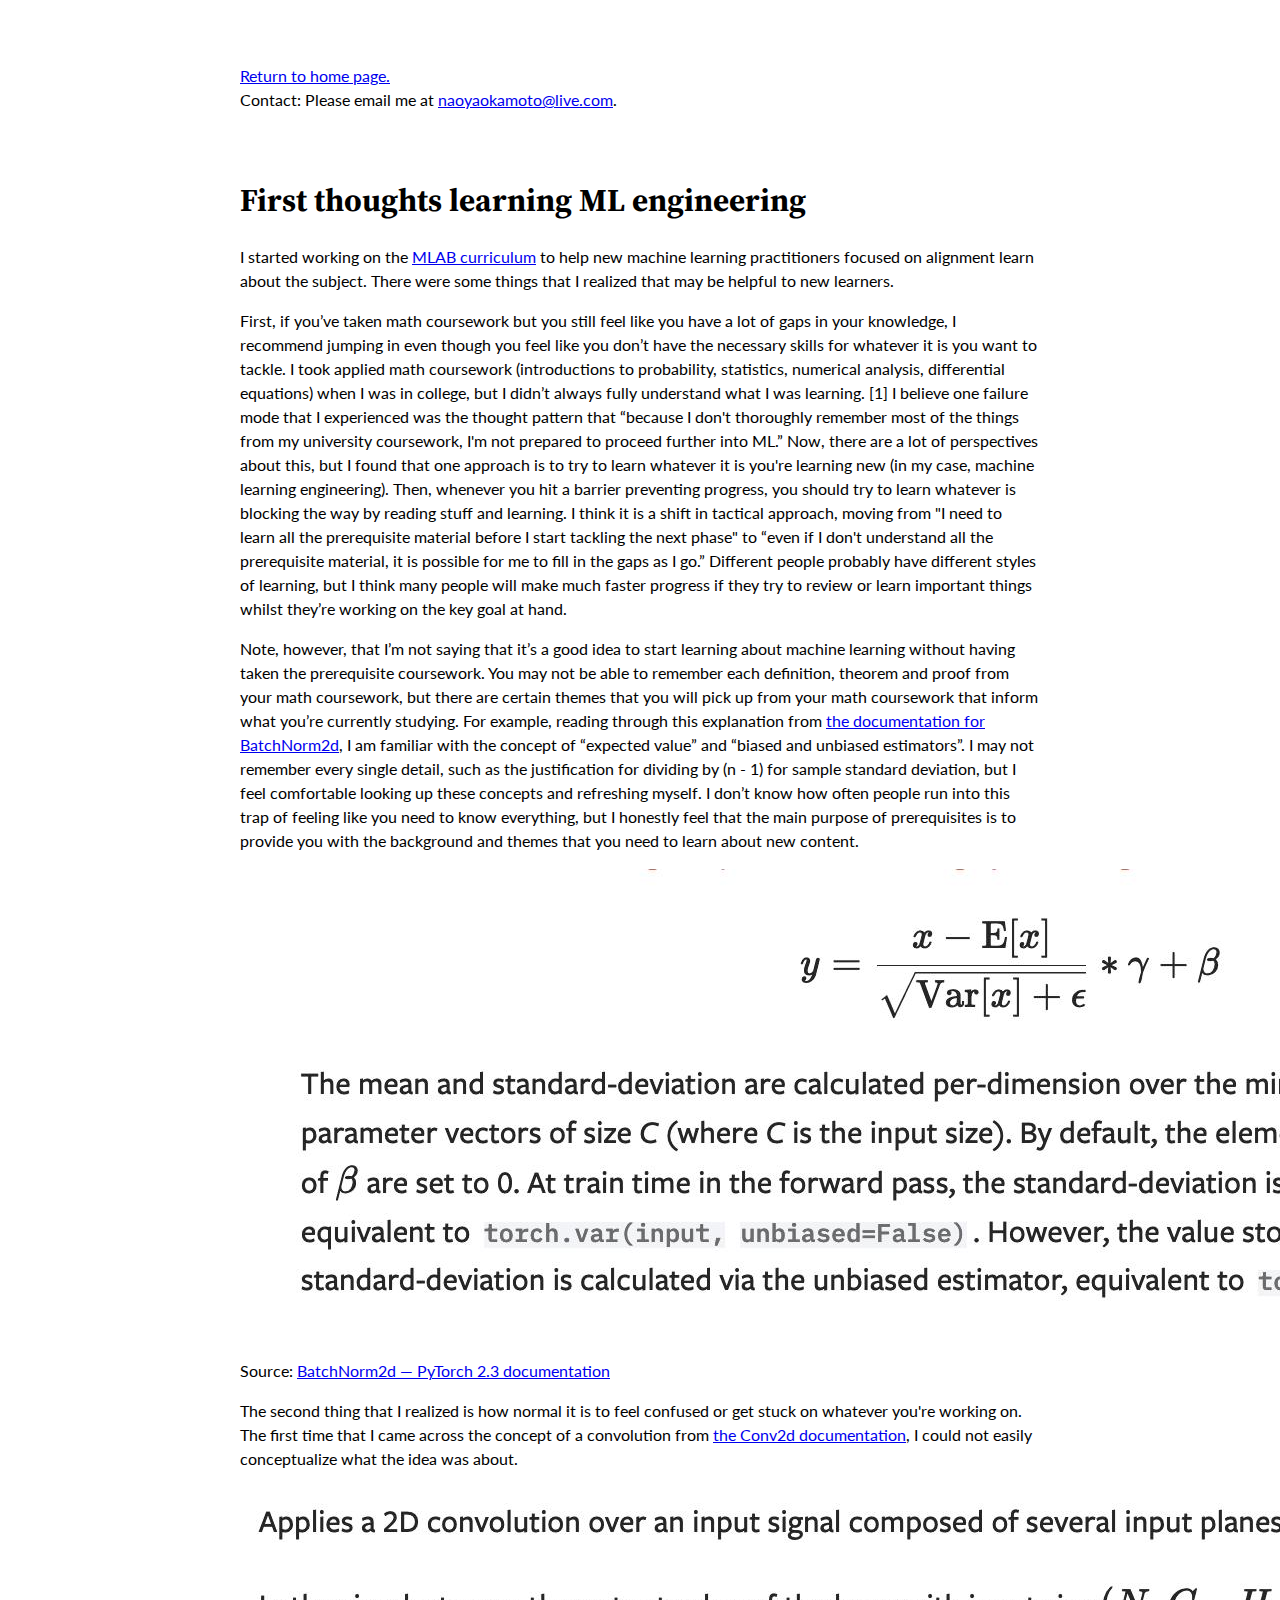
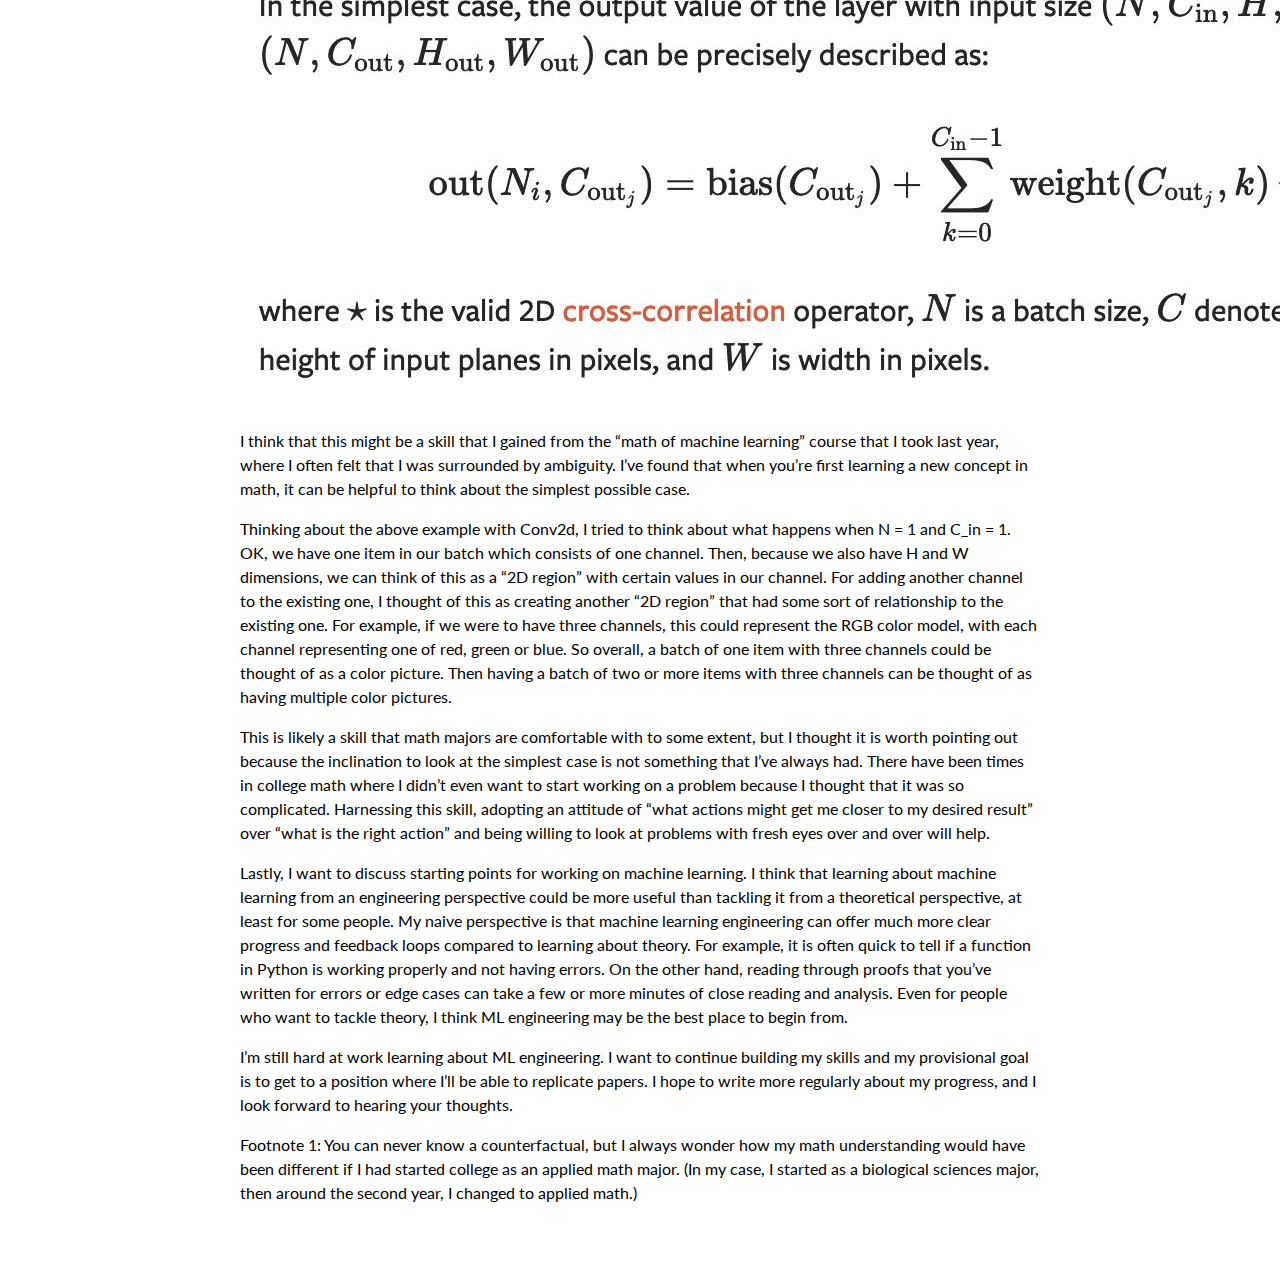
==== First_thoughts_learning_ML_engineering.html @ 457b024b "Add files via upload" ====
<!DOCTYPE html>

<html>

<link rel="stylesheet" href="styles.css">

<head>
  <title>First thoughts learning ML engineering</title>
  <link rel="preconnect" href="https://fonts.googleapis.com">
  <link rel="preconnect" href="https://fonts.gstatic.com" crossorigin>
  <link
    href="https://fonts.googleapis.com/css2?family=Lato:ital,wght@0,400;0,700;1,400;1,700&family=Source+Serif+Pro:ital,wght@0,400;0,700;1,400;1,700&display=swap"
    rel="stylesheet">
</head>

<div id="nav">
  <a href="/">Return to home page.</a>
</div>

<div id="contact">
  Contact: Please email me at <a href="mailto:naoyaokamoto@live.com">naoyaokamoto@live.com</a>.
</div>

<div id="header">
  <h1>First thoughts learning ML engineering</h1>
</div>

<div id="content">
  <p>
    I started working on the <a href="https://www.redwoodresearch.org/mlab">MLAB curriculum</a> to help new machine
    learning practitioners focused on alignment learn about the subject. There were some things that I realized that may
    be helpful to new learners.
  </p>

  <p>
    First, if you’ve taken math coursework but you still feel like you have a lot of gaps in your knowledge, I recommend
    jumping in even though you feel like you don’t have the necessary skills for whatever it is you want to tackle. I
    took applied math coursework (introductions to probability, statistics, numerical analysis, differential equations)
    when I was in college, but I didn’t always fully understand what I was learning. [1] I believe one failure mode that
    I experienced was the thought pattern that “because I don't thoroughly remember most of the things from my
    university coursework, I'm not prepared to proceed further into ML.” Now, there are a lot of perspectives about
    this, but I found that one approach is to try to learn whatever it is you're learning new (in my case, machine
    learning engineering). Then, whenever you hit a barrier preventing progress, you should try to learn whatever is
    blocking the way by reading stuff and learning. I think it is a shift in tactical approach, moving from "I need to
    learn all the prerequisite material before I start tackling the next phase" to “even if I don't understand all the
    prerequisite material, it is possible for me to fill in the gaps as I go.” Different people probably have different
    styles of learning, but I think many people will make much faster progress if they try to review or learn important
    things whilst they’re working on the key goal at hand.
  </p>

  <p>
    Note, however, that I’m not saying that it’s a good idea to start learning about machine learning without having
    taken the prerequisite coursework. You may not be able to remember each definition, theorem and proof from your math
    coursework, but there are certain themes that you will pick up from your math coursework that inform what you’re
    currently studying. For example, reading through this explanation from <a
      href="https://pytorch.org/docs/stable/generated/torch.nn.BatchNorm2d.html">the documentation for BatchNorm2d</a>,
    I am familiar with the concept of “expected value” and “biased and unbiased estimators”. I may not remember every
    single detail, such as the justification for dividing by (n - 1) for sample standard deviation, but I feel
    comfortable looking up these concepts and refreshing myself. I don’t know how often people run into this trap of
    feeling like you need to know everything, but I honestly feel that the main purpose of prerequisites is to provide
    you with the background and themes that you need to learn about new content.

  </p>

  <img src="/img/batch_normalization.jpg" alt="Description of batch normalization from PyTorch docs">

  <p>Source: <a href="https://pytorch.org/docs/stable/generated/torch.nn.BatchNorm2d.html">BatchNorm2d — PyTorch 2.3
      documentation</a></p>
  <p>
    The second thing that I realized is how normal it is to feel confused or get stuck on whatever you're working on.
    The first time that I came across the concept of a convolution from <a
      href="https://pytorch.org/docs/stable/generated/torch.nn.Conv2d.html">the Conv2d documentation</a>, I could not
    easily conceptualize what the idea was about.
  </p>

  <img src="/img/2d_convolution.jpg" alt="Description of 2d convolution from PyTorch docs">

  <p>
    I think that this might be a skill that I gained from the “math of machine learning” course that I took last year,
    where I often felt that I was surrounded by ambiguity. I’ve found that when you’re first learning a new concept in
    math, it can be helpful to think about the simplest possible case.
  </p>

  <p>
    Thinking about the above example with Conv2d, I tried to think about what happens when N = 1 and C_in = 1. OK, we
    have one item in our batch which consists of one channel. Then, because we also have H and W dimensions, we can
    think of this as a “2D region” with certain values in our channel. For adding another channel to the existing one, I
    thought of this as creating another “2D region” that had some sort of relationship to the existing one. For example,
    if we were to have three channels, this could represent the RGB color model, with each channel representing one of
    red, green or blue. So overall, a batch of one item with three channels could be thought of as a color picture. Then
    having a batch of two or more items with three channels can be thought of as having multiple color pictures.
  </p>

  <p>
    This is likely a skill that math majors are comfortable with to some extent, but I thought it is worth pointing out
    because the inclination to look at the simplest case is not something that I’ve always had. There have been times in
    college math where I didn’t even want to start working on a problem because I thought that it was so complicated.
    Harnessing this skill, adopting an attitude of “what actions might get me closer to my desired result” over “what is
    the right action” and being willing to look at problems with fresh eyes over and over will help.
  </p>

  <p>
    Lastly, I want to discuss starting points for working on machine learning. I think that learning about machine
    learning from an engineering perspective could be more useful than tackling it from a theoretical perspective, at
    least for some people. My naive perspective is that machine learning engineering can offer much more clear progress
    and feedback loops compared to learning about theory. For example, it is often quick to tell if a function in Python
    is working properly and not having errors. On the other hand, reading through proofs that you’ve written for errors
    or edge cases can take a few or more minutes of close reading and analysis. Even for people who want to tackle
    theory, I think ML engineering may be the best place to begin from.
  </p>

  <p>
    I’m still hard at work learning about ML engineering. I want to continue building my skills and my provisional goal
    is to get to a position where I’ll be able to replicate papers. I hope to write more regularly about my progress,
    and I look forward to hearing your thoughts.
  </p>

  <p>
    Footnote 1: You can never know a counterfactual, but I always wonder how my math understanding would have been
    different if I had started college as an applied math major. (In my case, I started as a biological sciences major,
    then around the second year, I changed to applied math.)
  </p>
</div>

</html>
---- styles.css ----
@media all {
  font-family: 'Lato', sans-serif;
  font-size: 12px;
}

h2 {
  font-family: 'Source Serif Pro', serif;
  margin-top: 1em;
  padding-top: 1em;
}

h1 {
  font-family: 'Source Serif Pro', serif;
  margin-top: 1em;
  padding-top: 1em;
}

body {
  margin: 0 auto;
  max-width: 50em;
  font-family: 'Lato', sans-serif;
  line-height: 1.5;
  padding: 4em 1em;
}
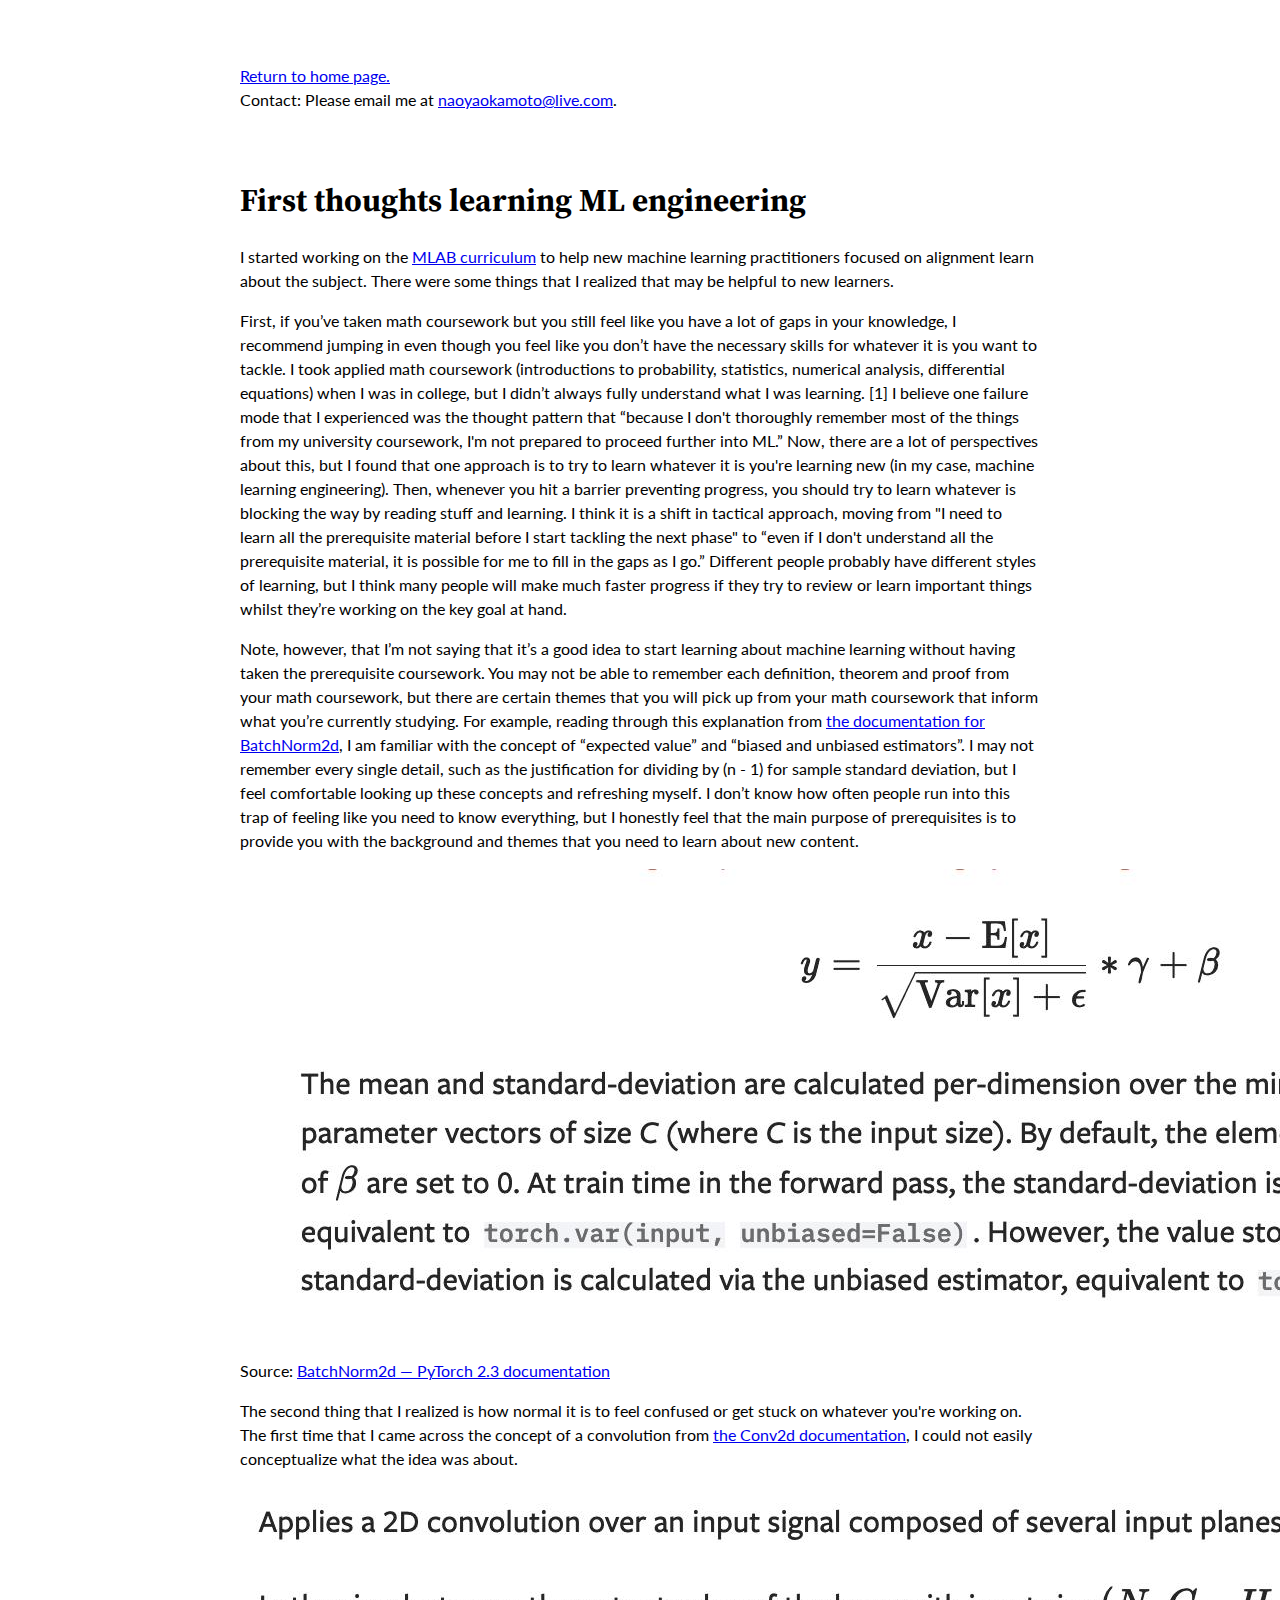
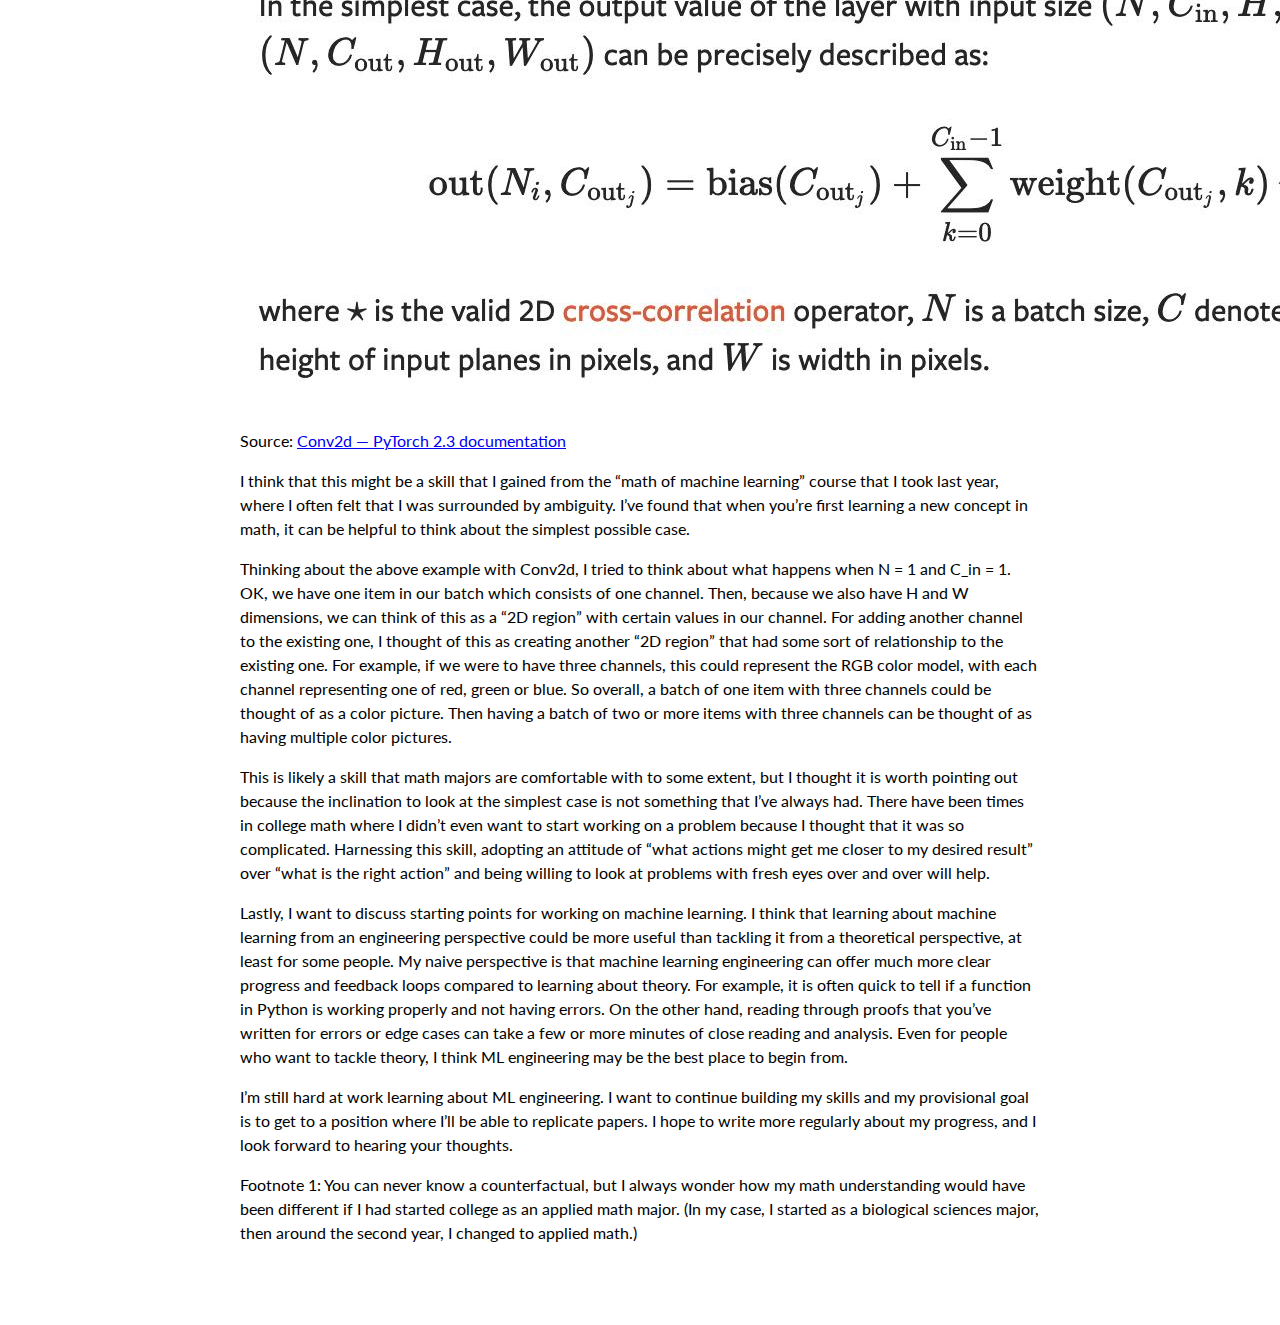
==== commit 49dc60c9: "add link for conv2d img source" ====
--- a/First_thoughts_learning_ML_engineering.html
+++ b/First_thoughts_learning_ML_engineering.html
@@ -75,6 +75,8 @@
 
   <img src="/img/2d_convolution.jpg" alt="Description of 2d convolution from PyTorch docs">
 
+  <p>Source: <a href="https://pytorch.org/docs/stable/generated/torch.nn.Conv2d.html">Conv2d — PyTorch 2.3 documentation</a></p>
+
   <p>
     I think that this might be a skill that I gained from the “math of machine learning” course that I took last year,
     where I often felt that I was surrounded by ambiguity. I’ve found that when you’re first learning a new concept in
@@ -122,4 +124,4 @@
   </p>
 </div>
 
-</html>+</html>
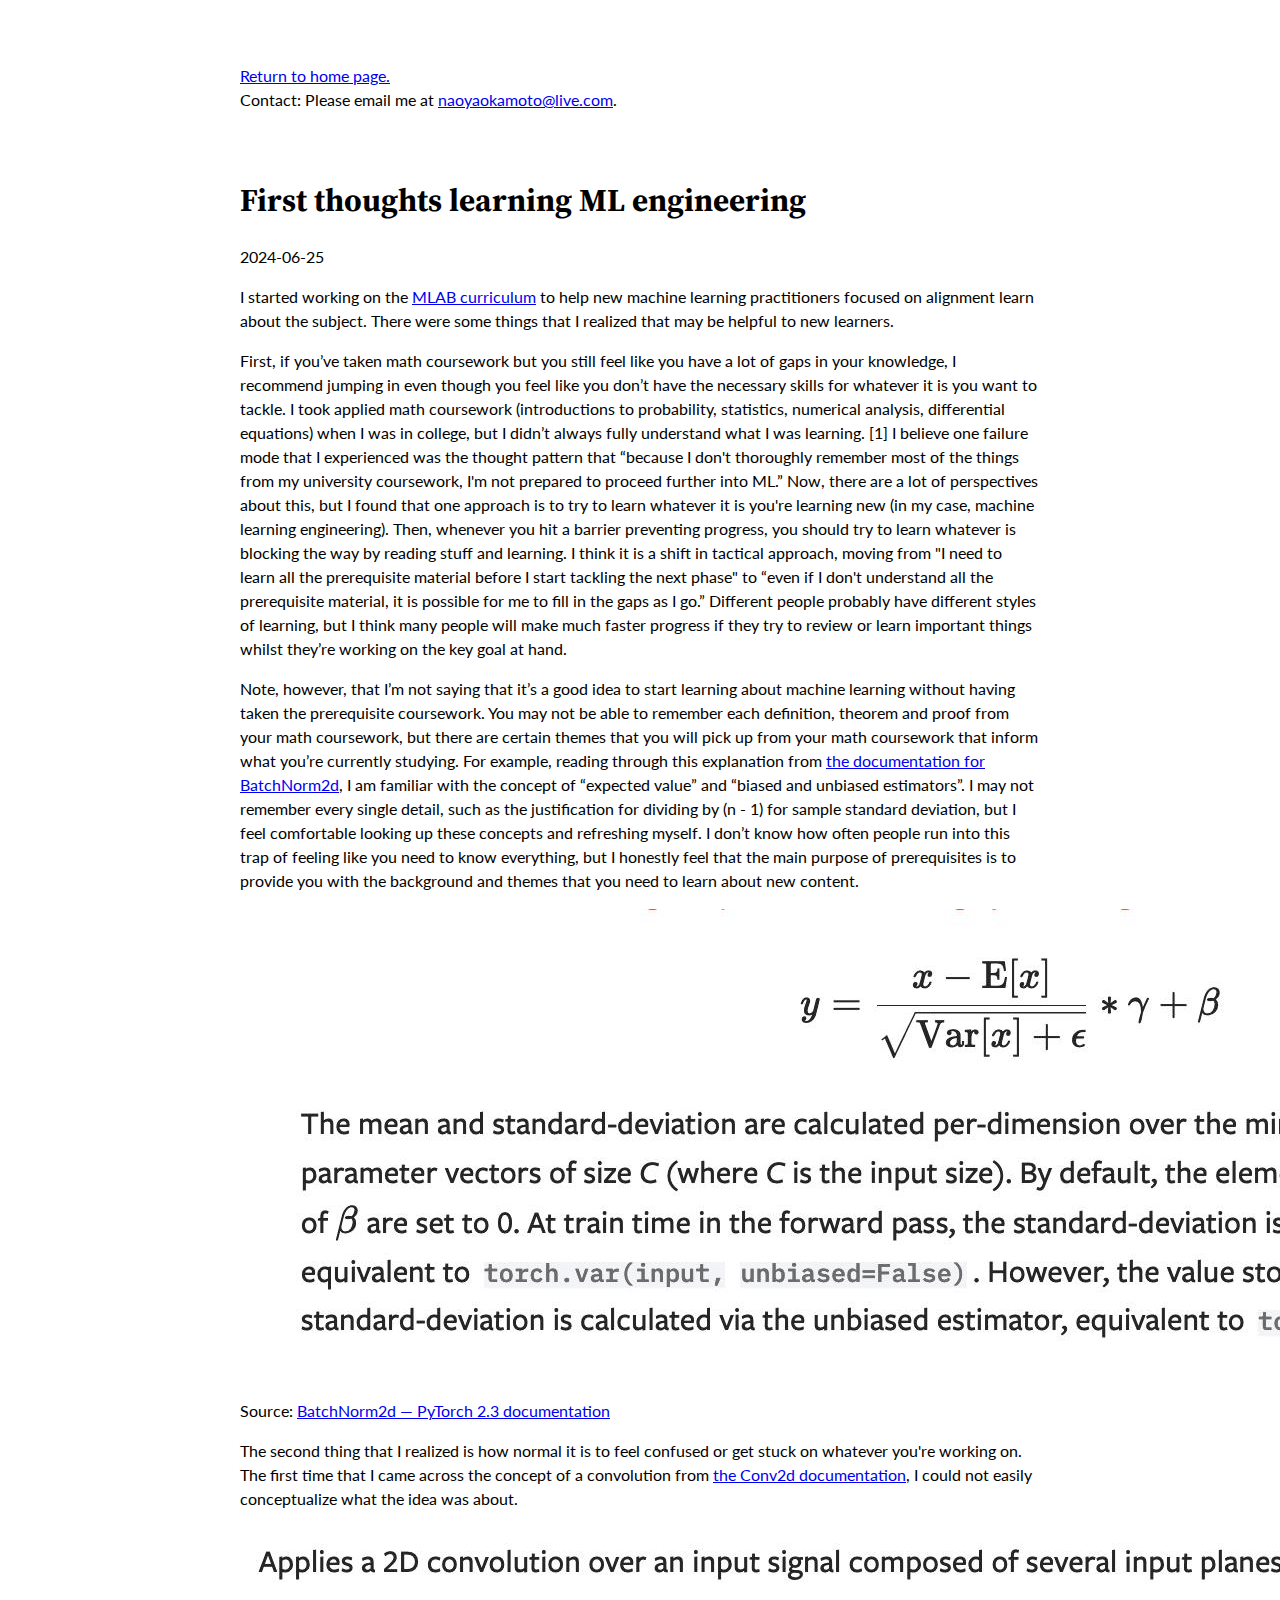
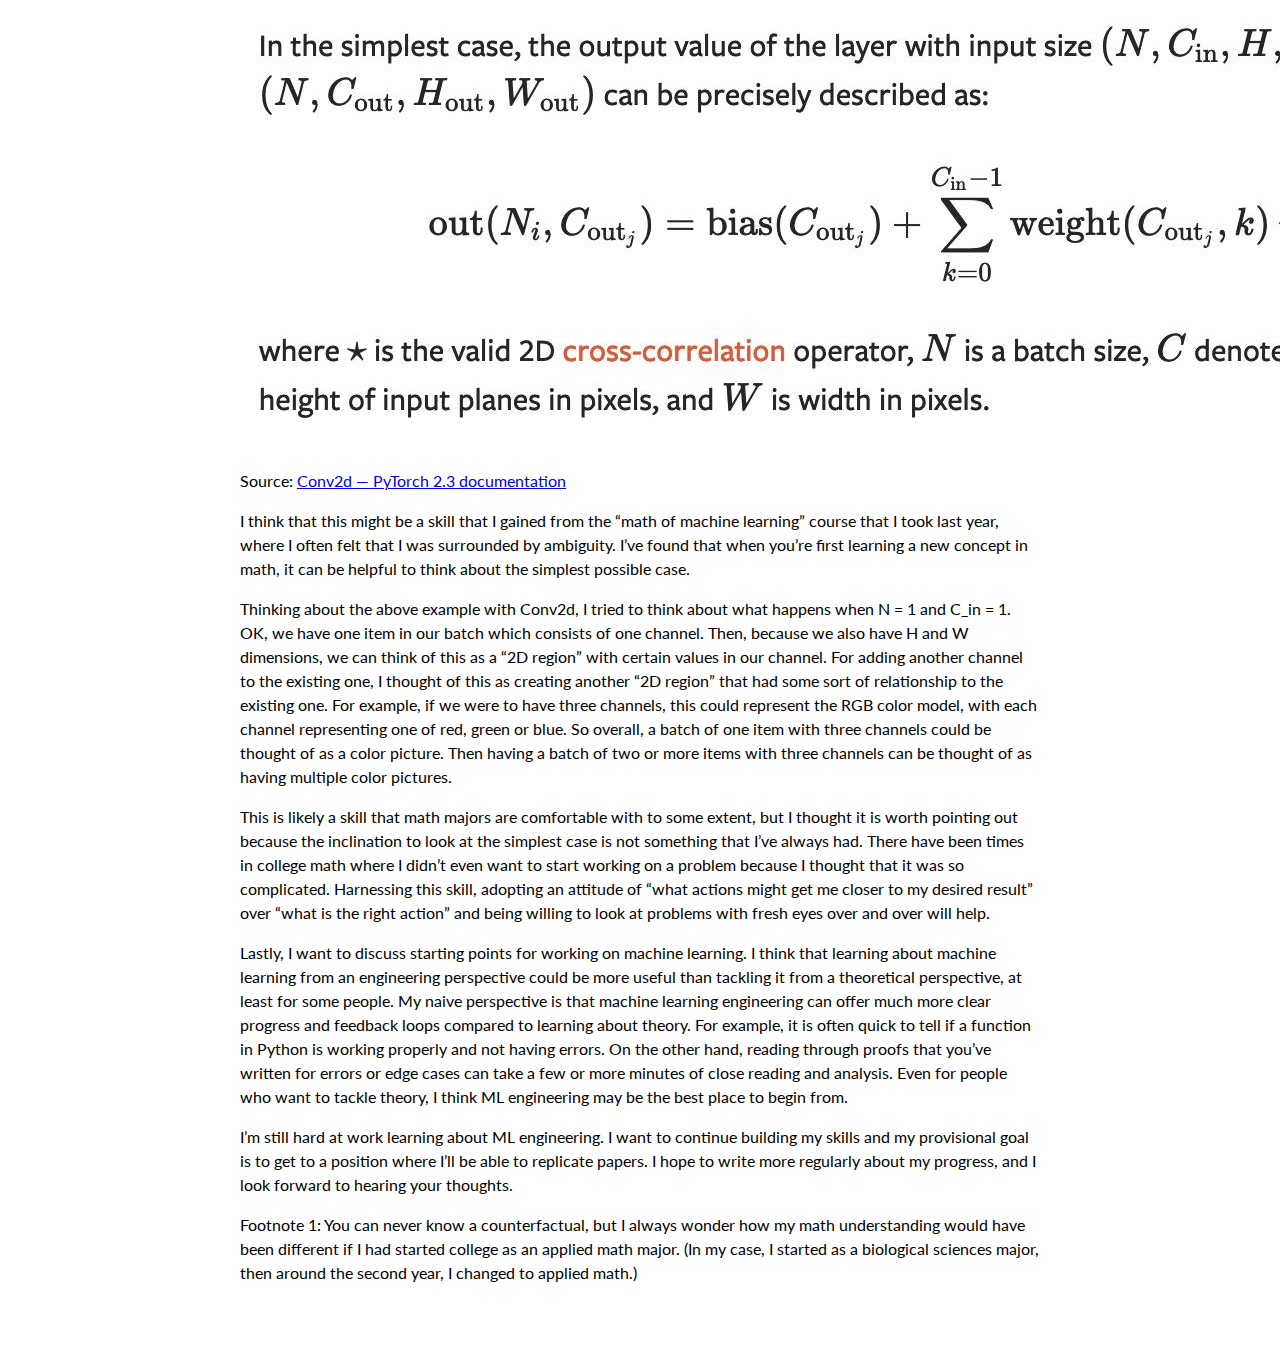
==== commit 41bcfcff: "add date to First_thoughts_learning_ML_engineering.html" ====
--- a/First_thoughts_learning_ML_engineering.html
+++ b/First_thoughts_learning_ML_engineering.html
@@ -26,6 +26,7 @@
 </div>
 
 <div id="content">
+  <p>2024-06-25</p>
   <p>
     I started working on the <a href="https://www.redwoodresearch.org/mlab">MLAB curriculum</a> to help new machine
     learning practitioners focused on alignment learn about the subject. There were some things that I realized that may
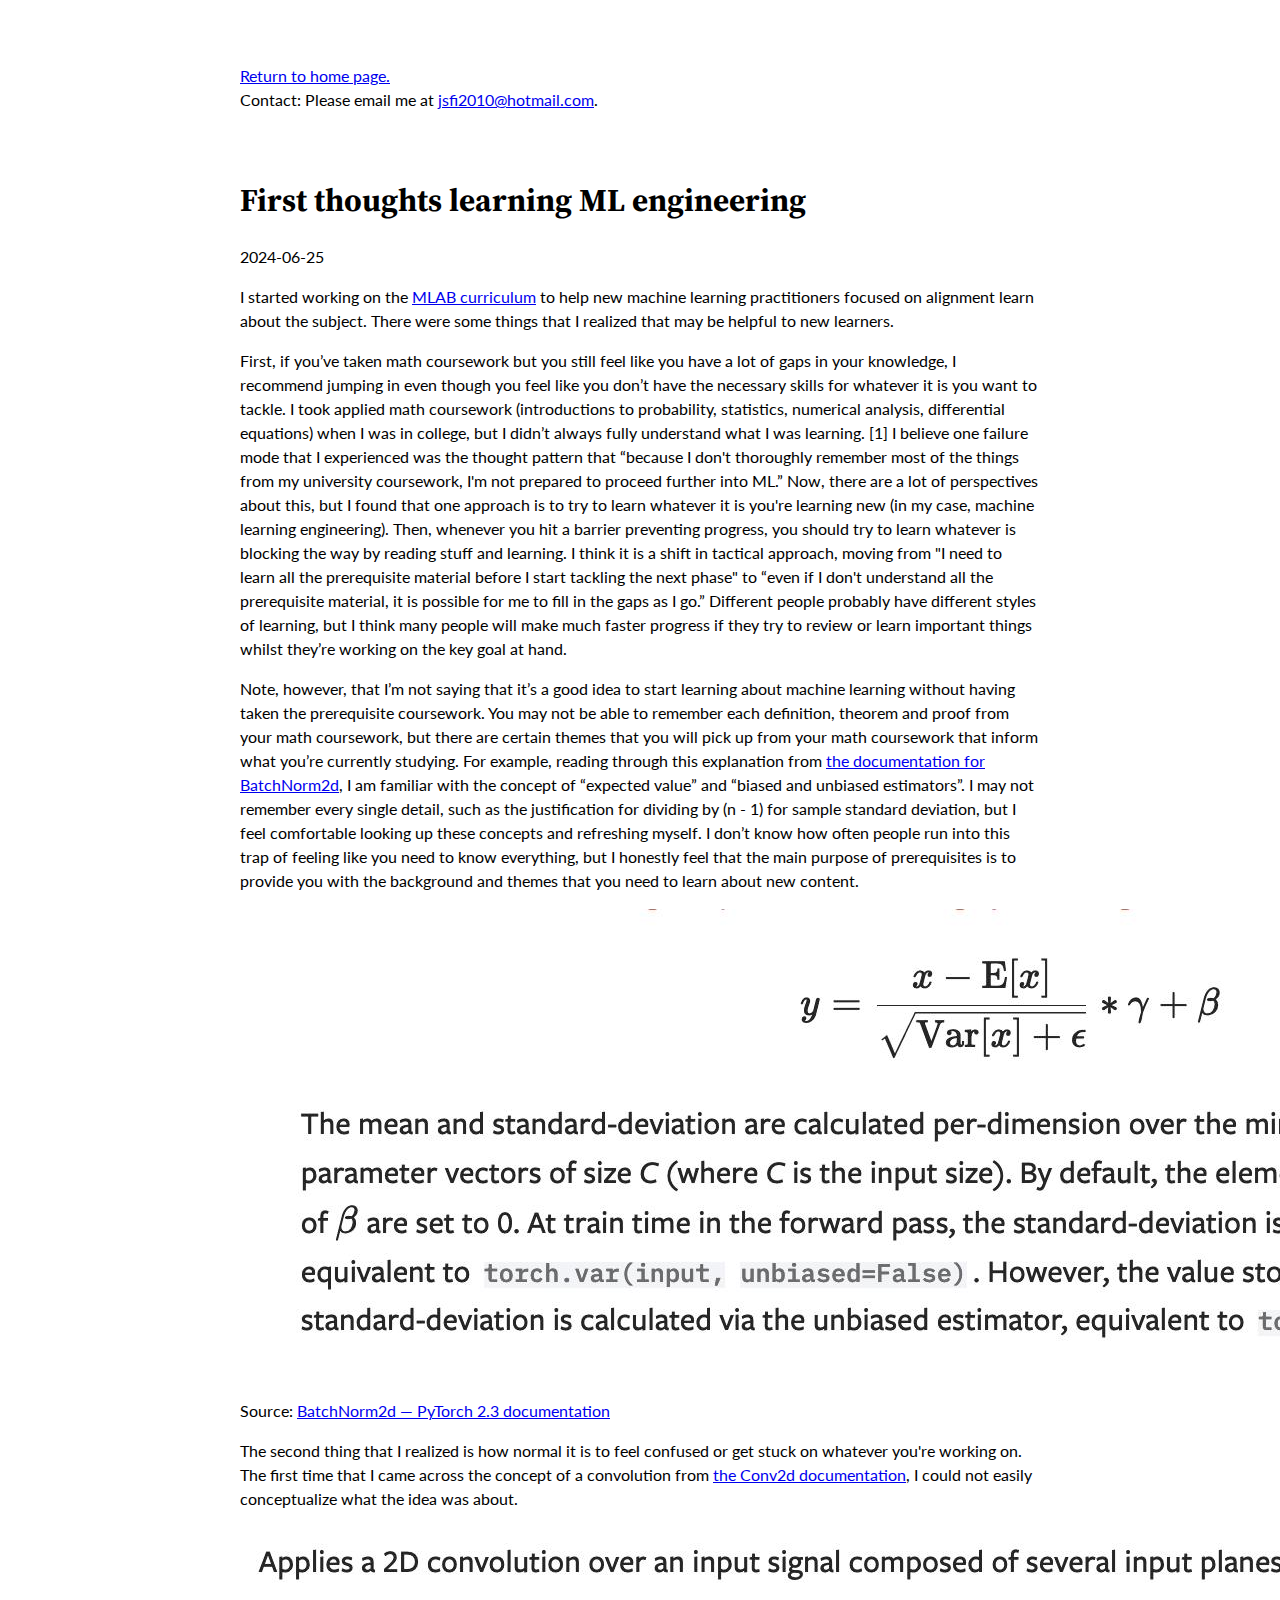
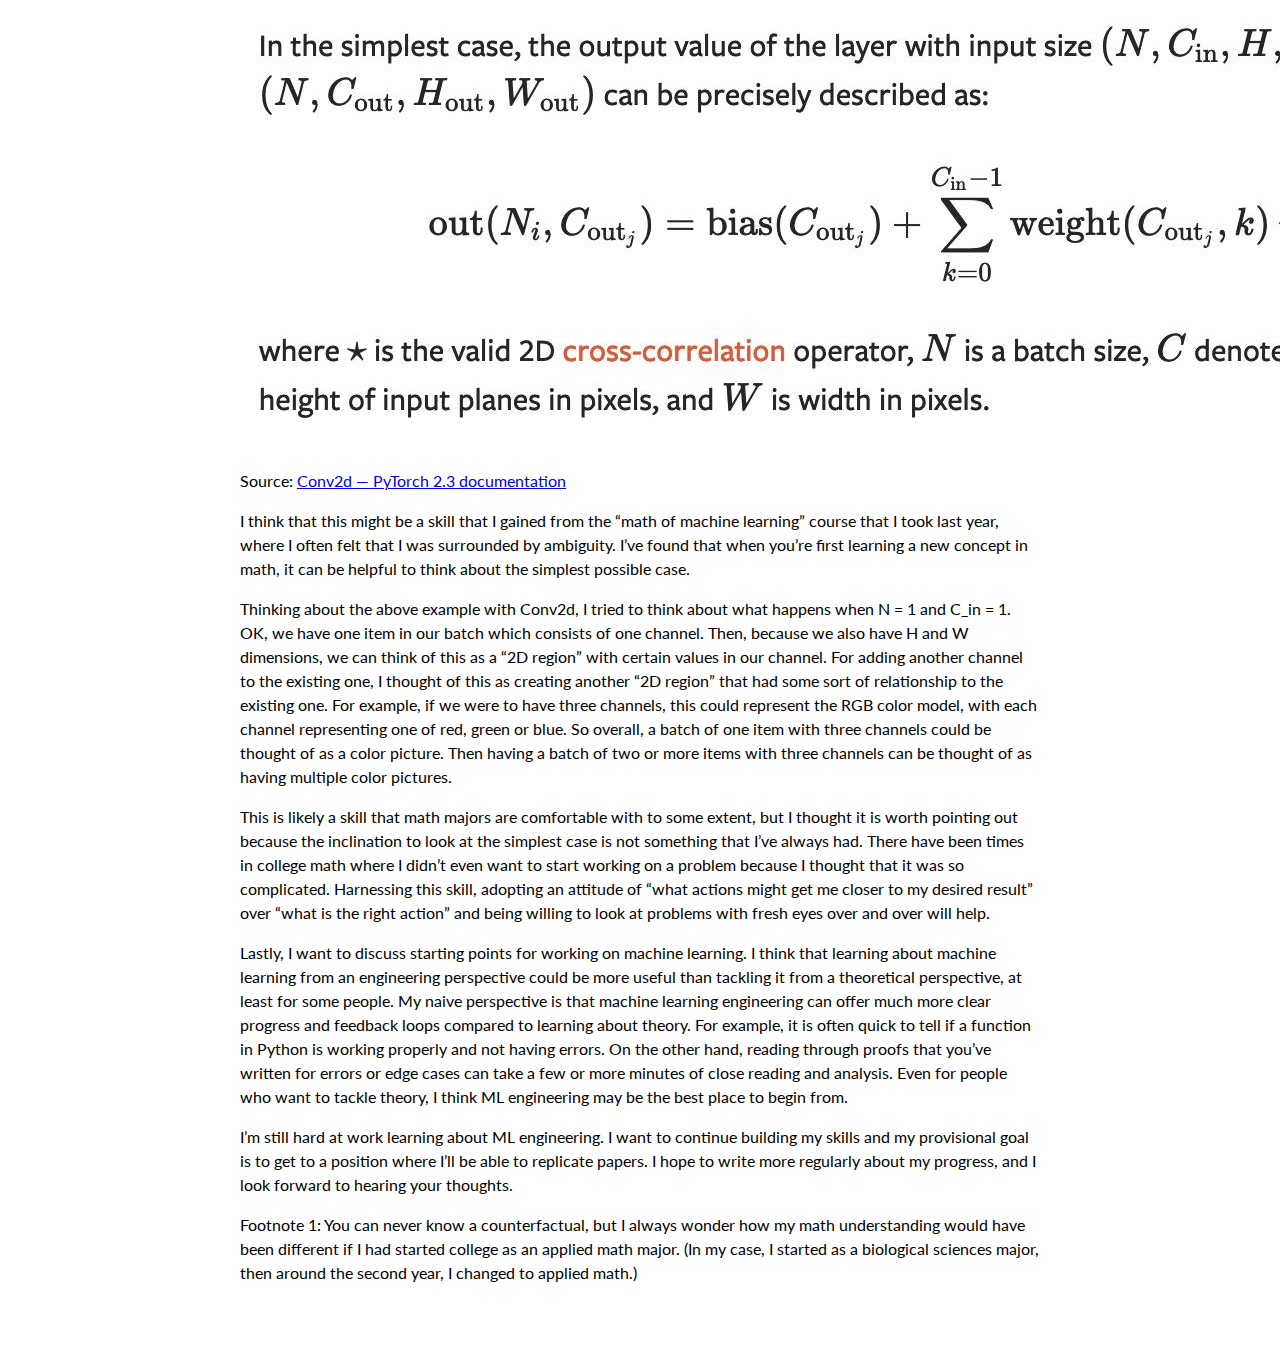
==== commit 5e3cc0c7: "Update email First_thoughts_learning_ML_engineering.html" ====
--- a/First_thoughts_learning_ML_engineering.html
+++ b/First_thoughts_learning_ML_engineering.html
@@ -18,7 +18,7 @@
 </div>
 
 <div id="contact">
-  Contact: Please email me at <a href="mailto:naoyaokamoto@live.com">naoyaokamoto@live.com</a>.
+  Contact: Please email me at <a href="mailto:jsfi2010@hotmail.com">jsfi2010@hotmail.com</a>.
 </div>
 
 <div id="header">
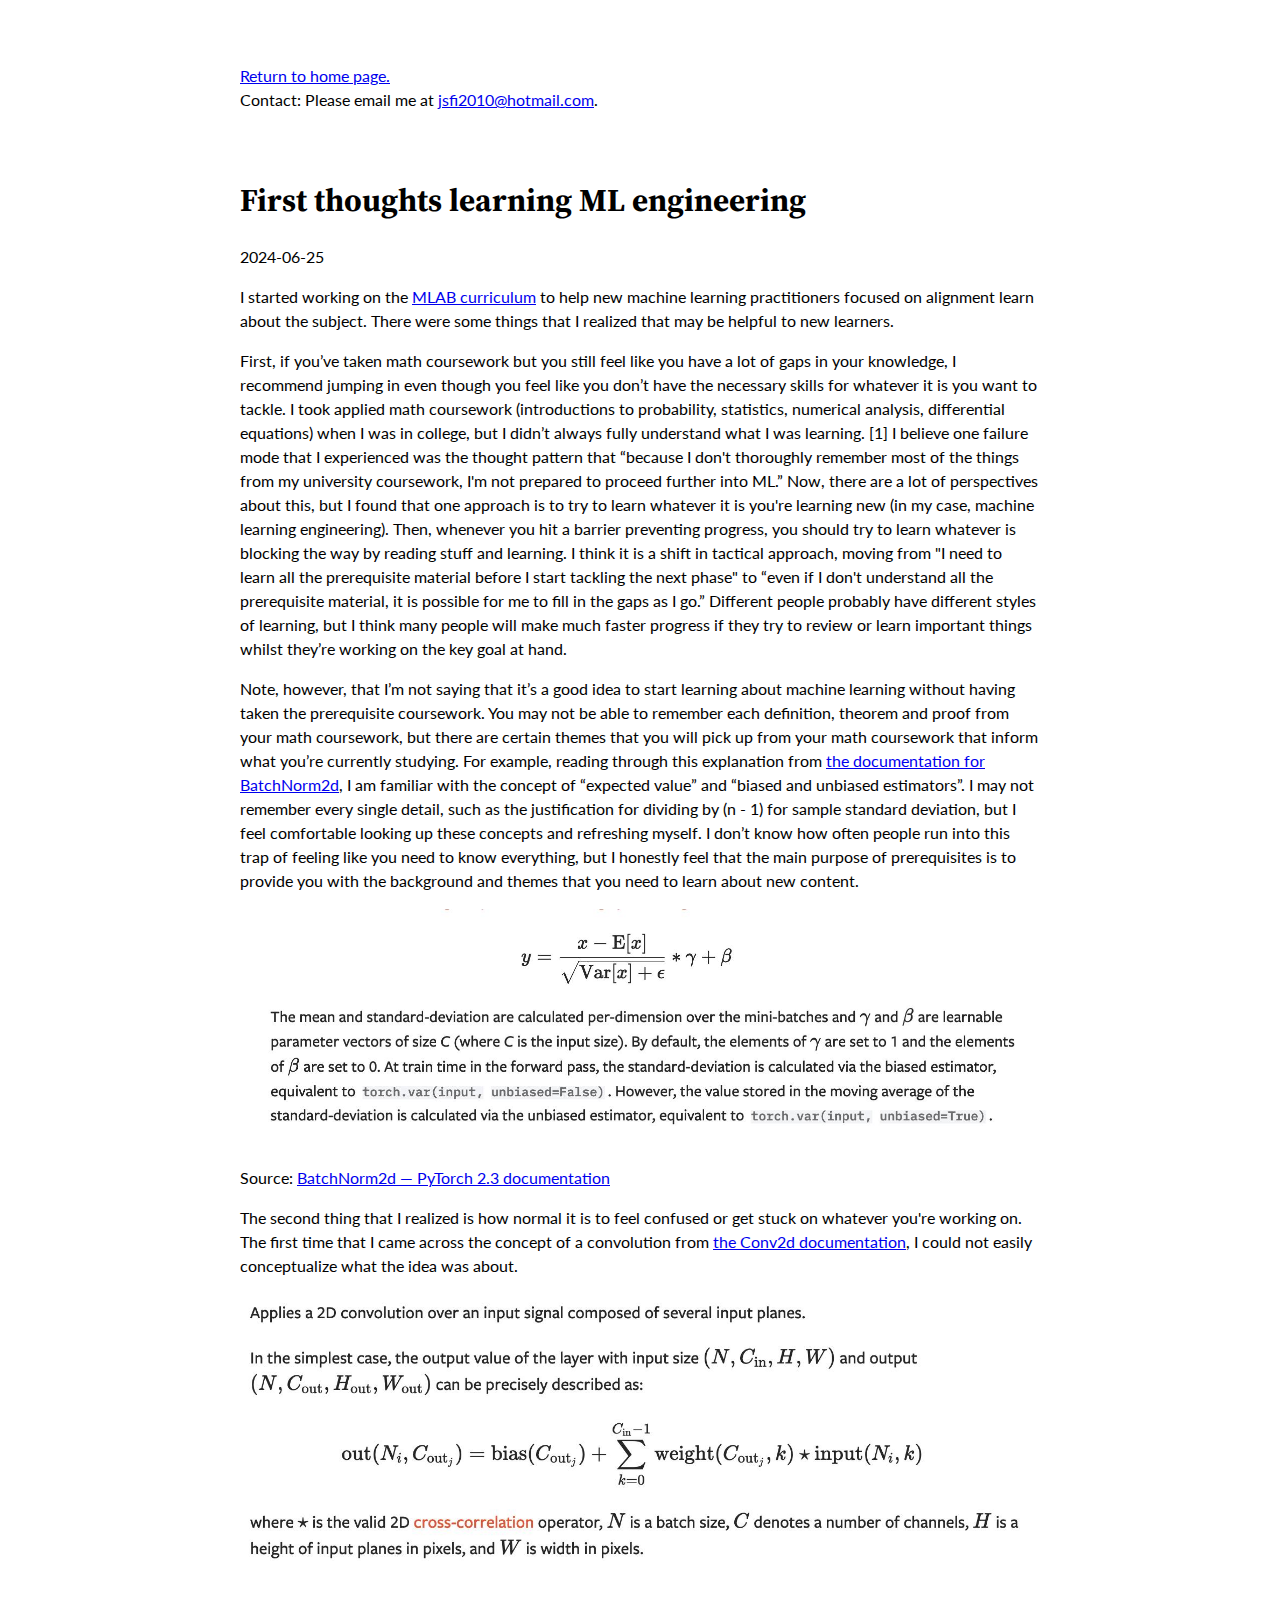
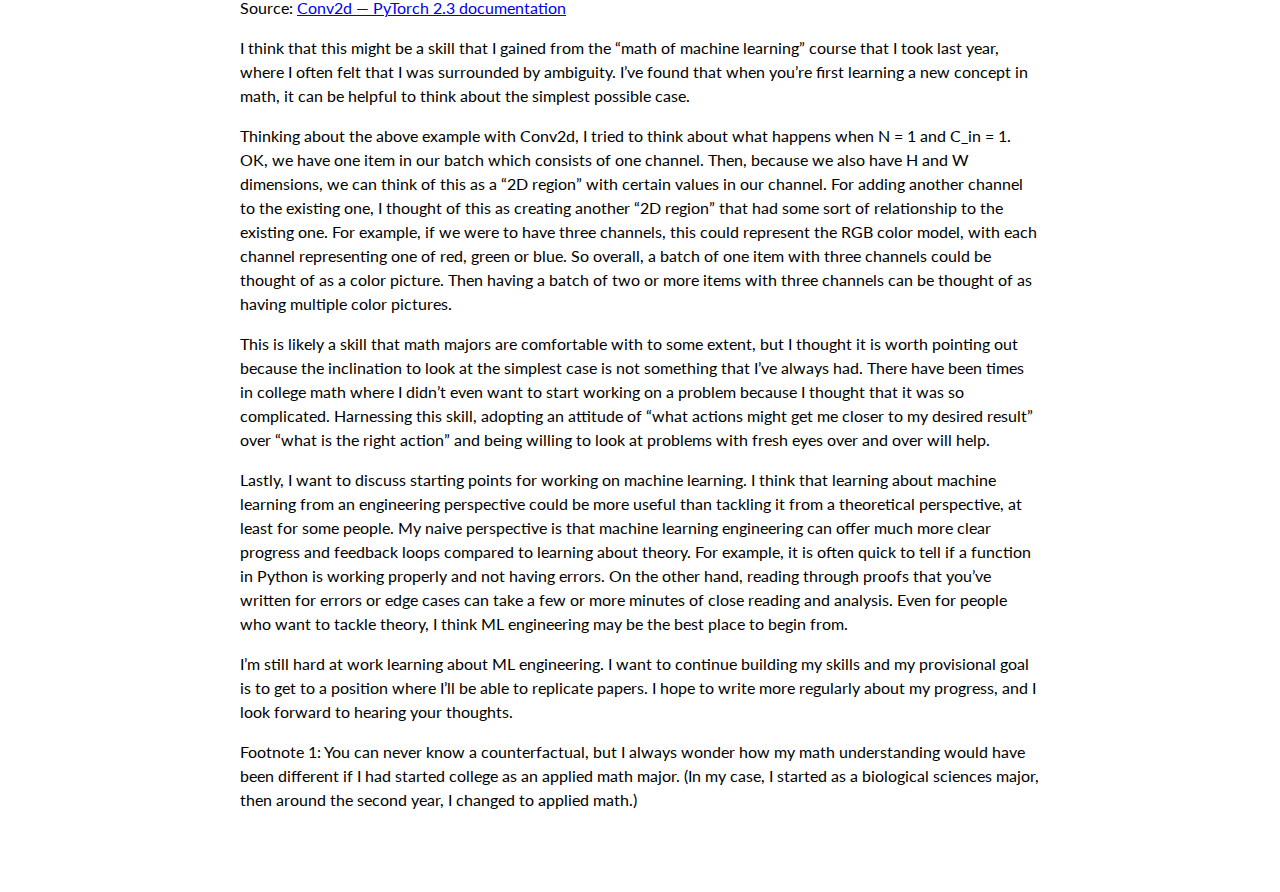
==== commit 18f520a2: "add responsive class to images" ====
--- a/First_thoughts_learning_ML_engineering.html
+++ b/First_thoughts_learning_ML_engineering.html
@@ -11,6 +11,7 @@
   <link
     href="https://fonts.googleapis.com/css2?family=Lato:ital,wght@0,400;0,700;1,400;1,700&family=Source+Serif+Pro:ital,wght@0,400;0,700;1,400;1,700&display=swap"
     rel="stylesheet">
+  <meta name="viewport" content="width=device-width, initial-scale=1.0" />
 </head>
 
 <div id="nav">
@@ -63,7 +64,7 @@
 
   </p>
 
-  <img src="/img/batch_normalization.jpg" alt="Description of batch normalization from PyTorch docs">
+  <img src="/img/batch_normalization.jpg" alt="Description of batch normalization from PyTorch docs" class="responsive">
 
   <p>Source: <a href="https://pytorch.org/docs/stable/generated/torch.nn.BatchNorm2d.html">BatchNorm2d — PyTorch 2.3
       documentation</a></p>
@@ -74,7 +75,7 @@
     easily conceptualize what the idea was about.
   </p>
 
-  <img src="/img/2d_convolution.jpg" alt="Description of 2d convolution from PyTorch docs">
+  <img src="/img/2d_convolution.jpg" alt="Description of 2d convolution from PyTorch docs" class="responsive">
 
   <p>Source: <a href="https://pytorch.org/docs/stable/generated/torch.nn.Conv2d.html">Conv2d — PyTorch 2.3 documentation</a></p>
 
--- a/styles.css
+++ b/styles.css
@@ -22,3 +22,8 @@
   line-height: 1.5;
   padding: 4em 1em;
 }
+
+.responsive {
+  width: 100%;
+  height: auto;
+}
